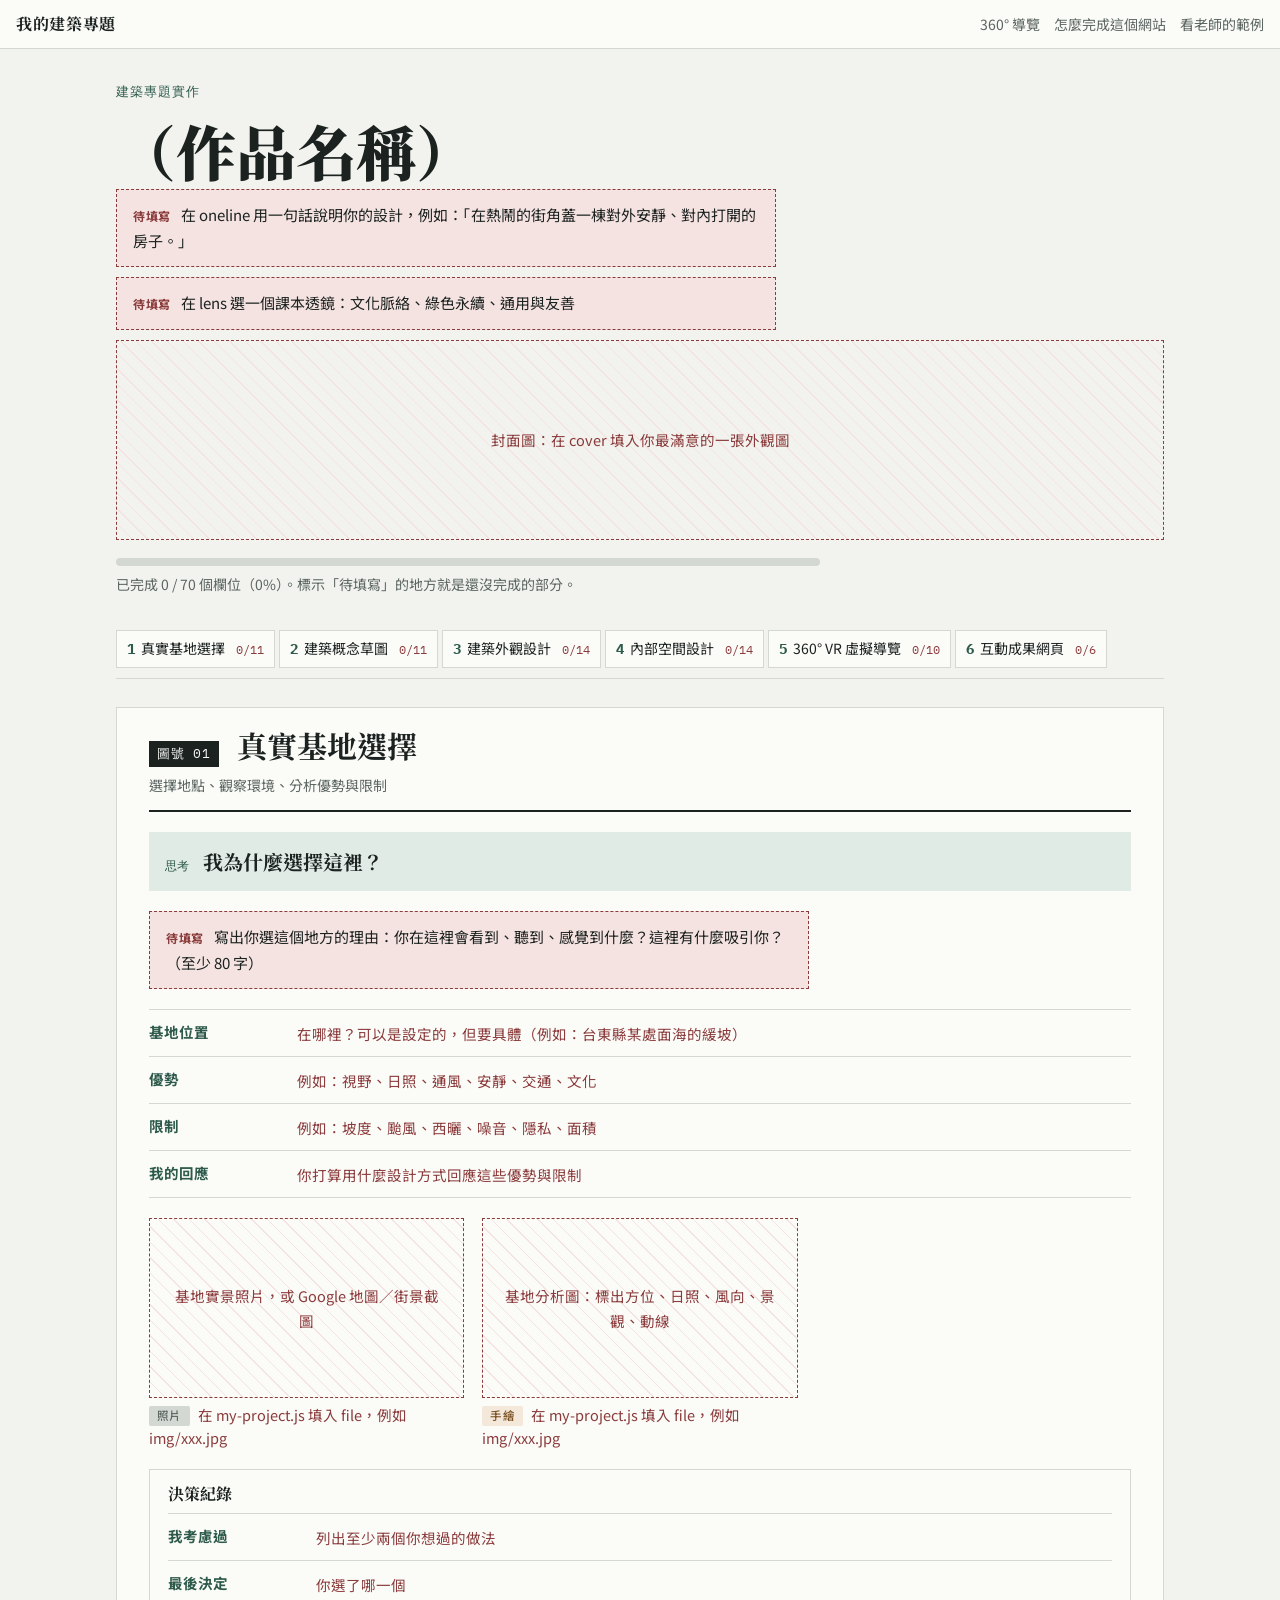
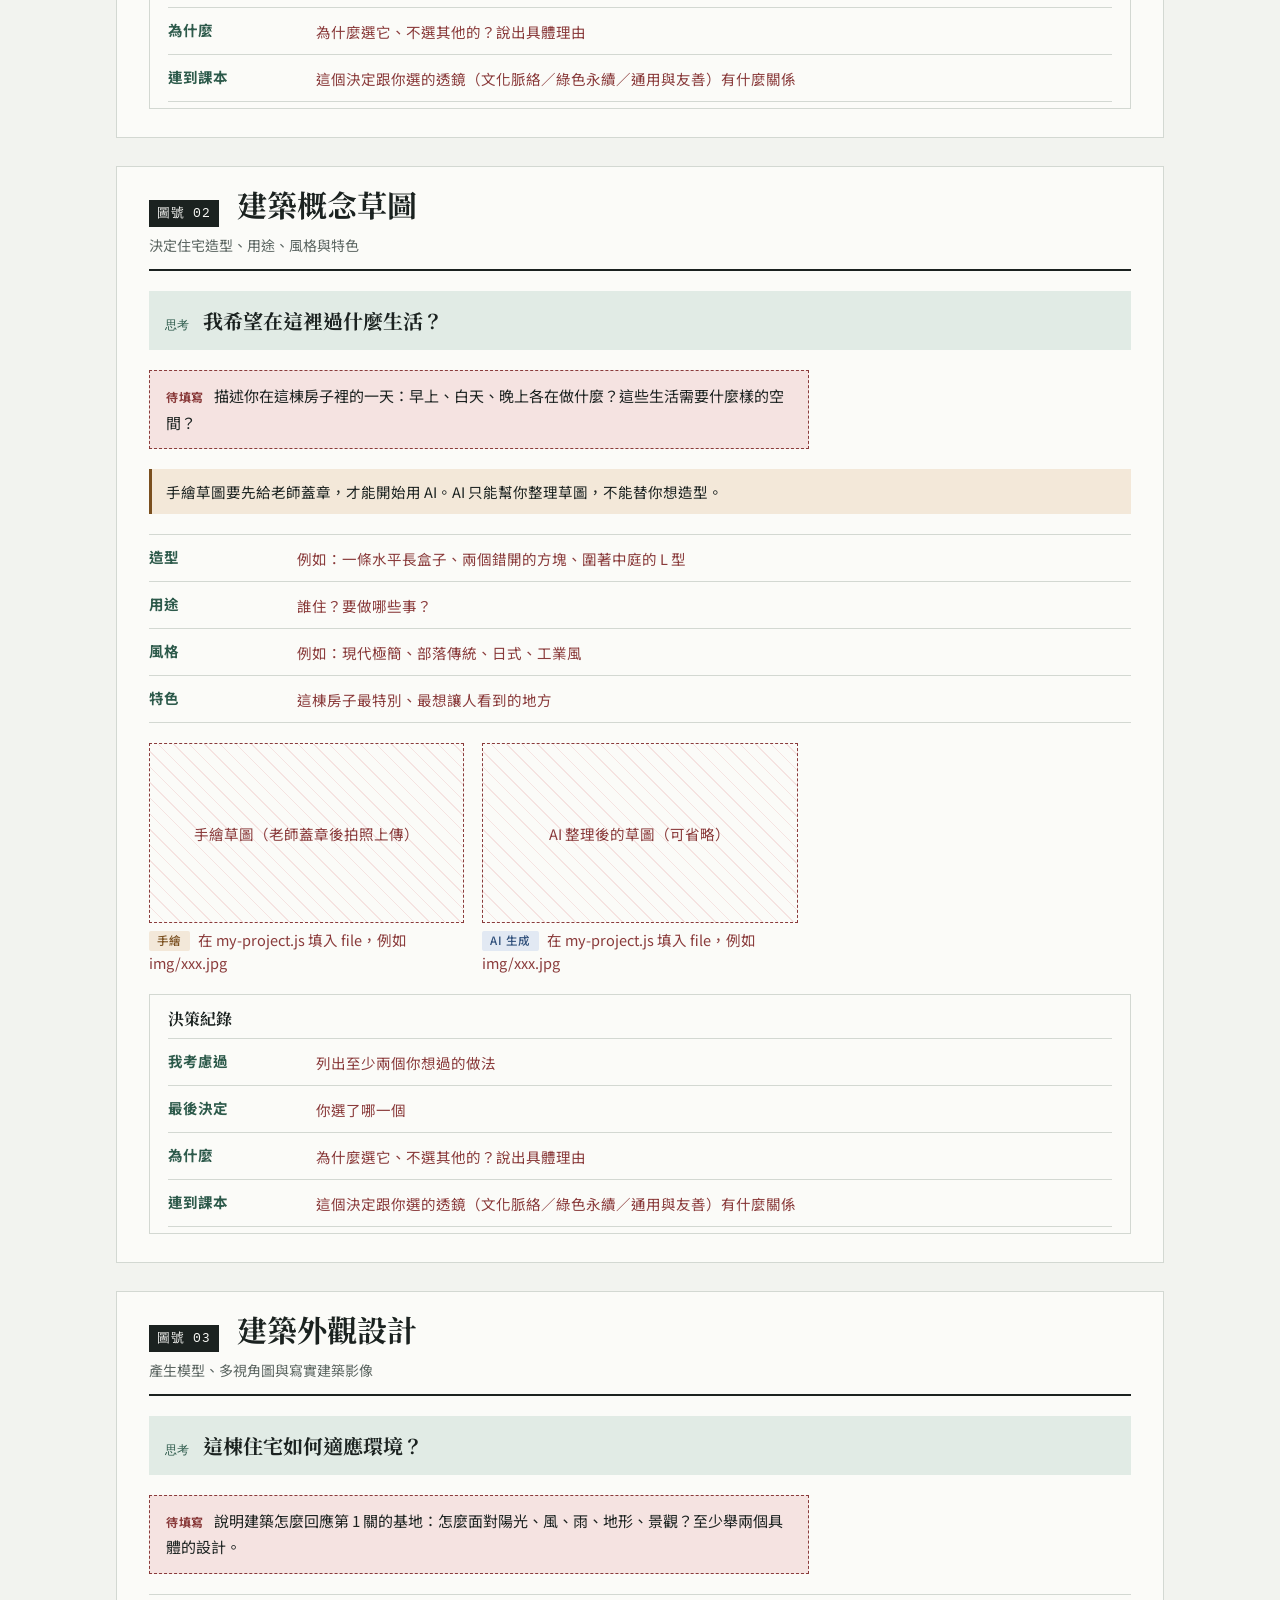
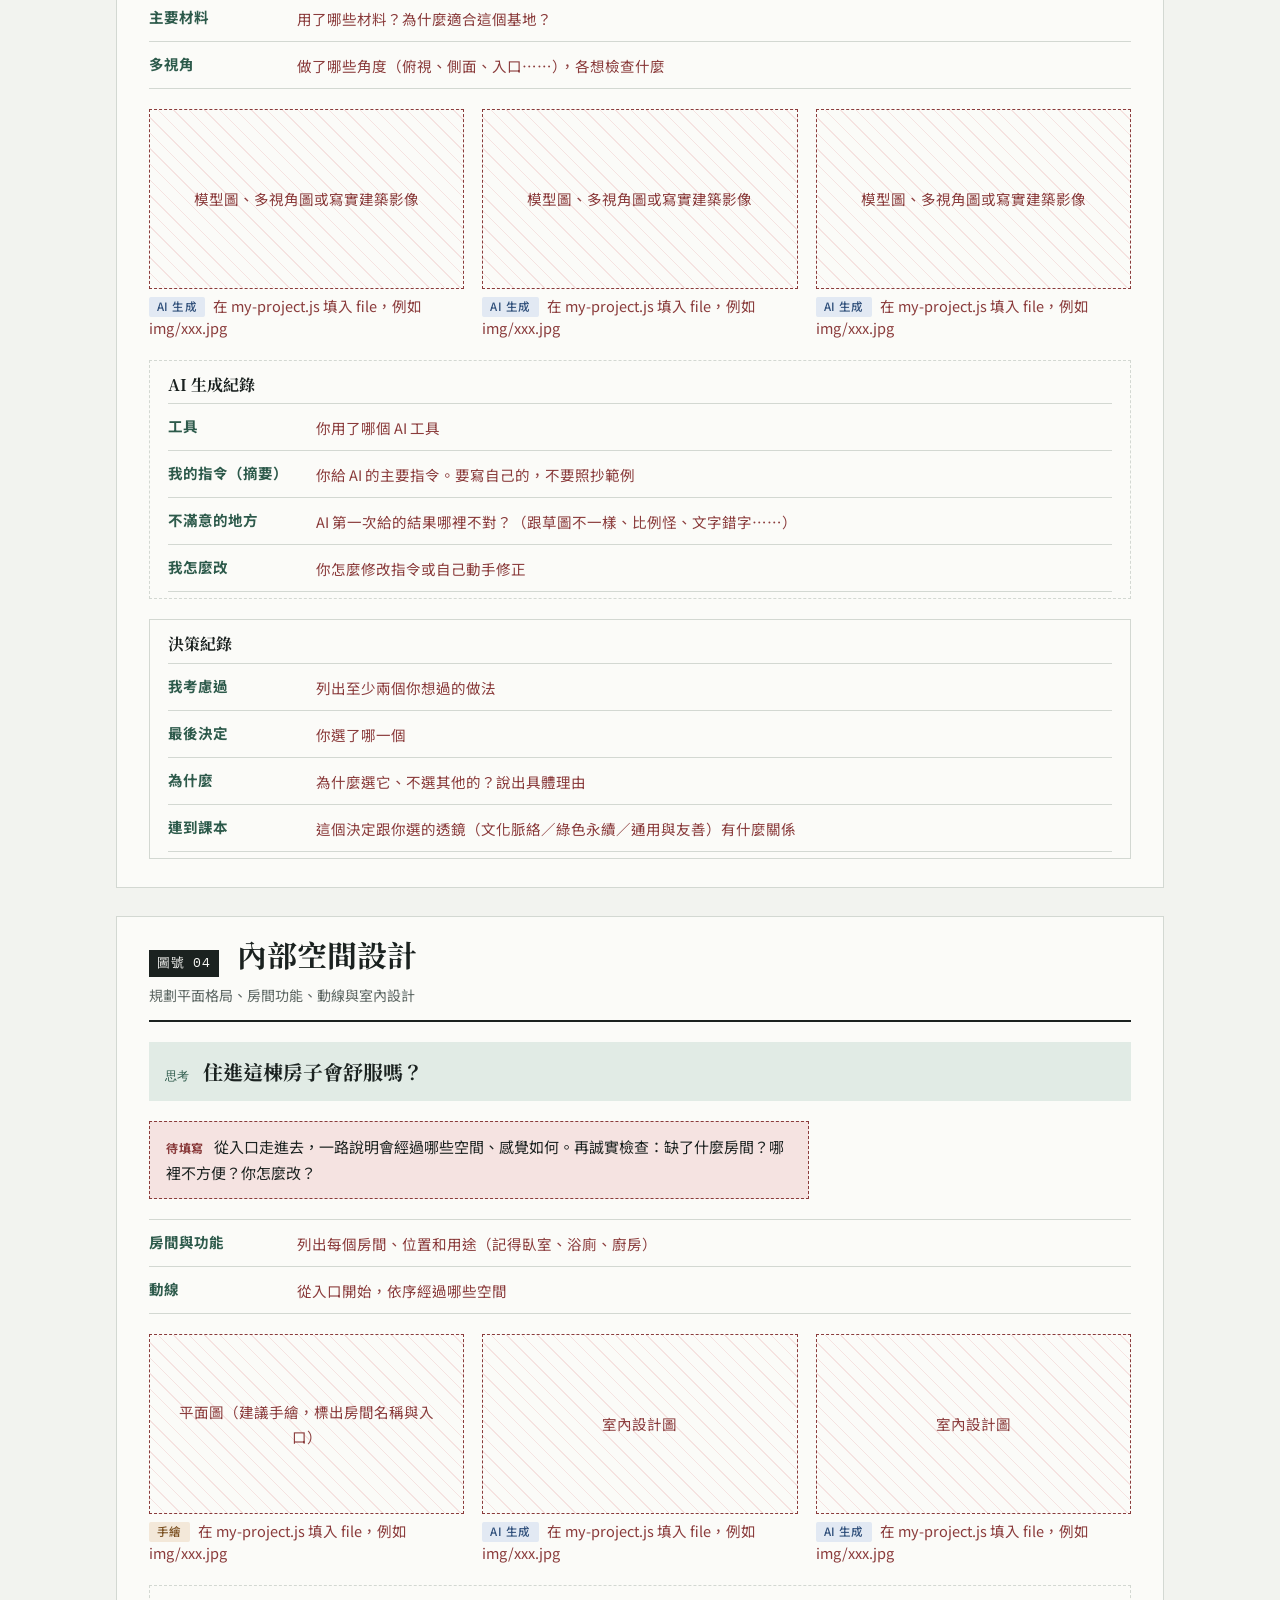
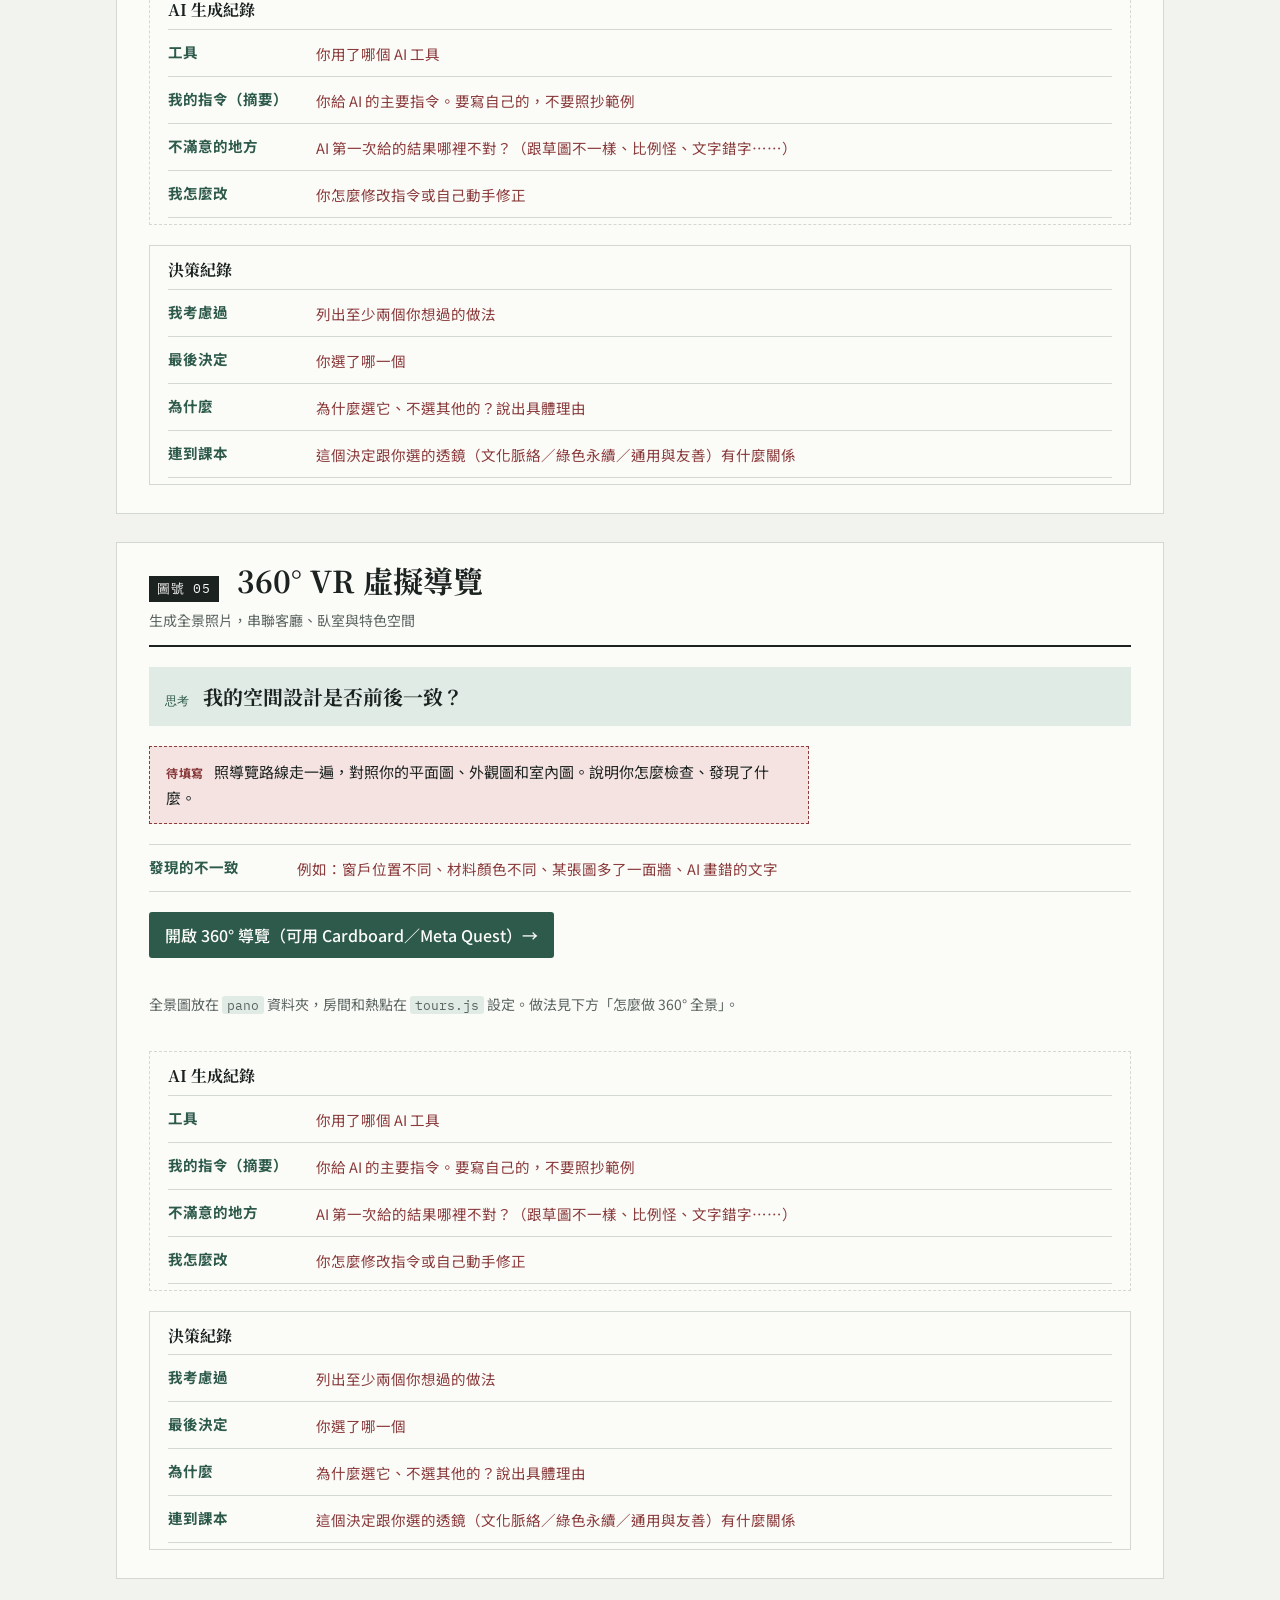
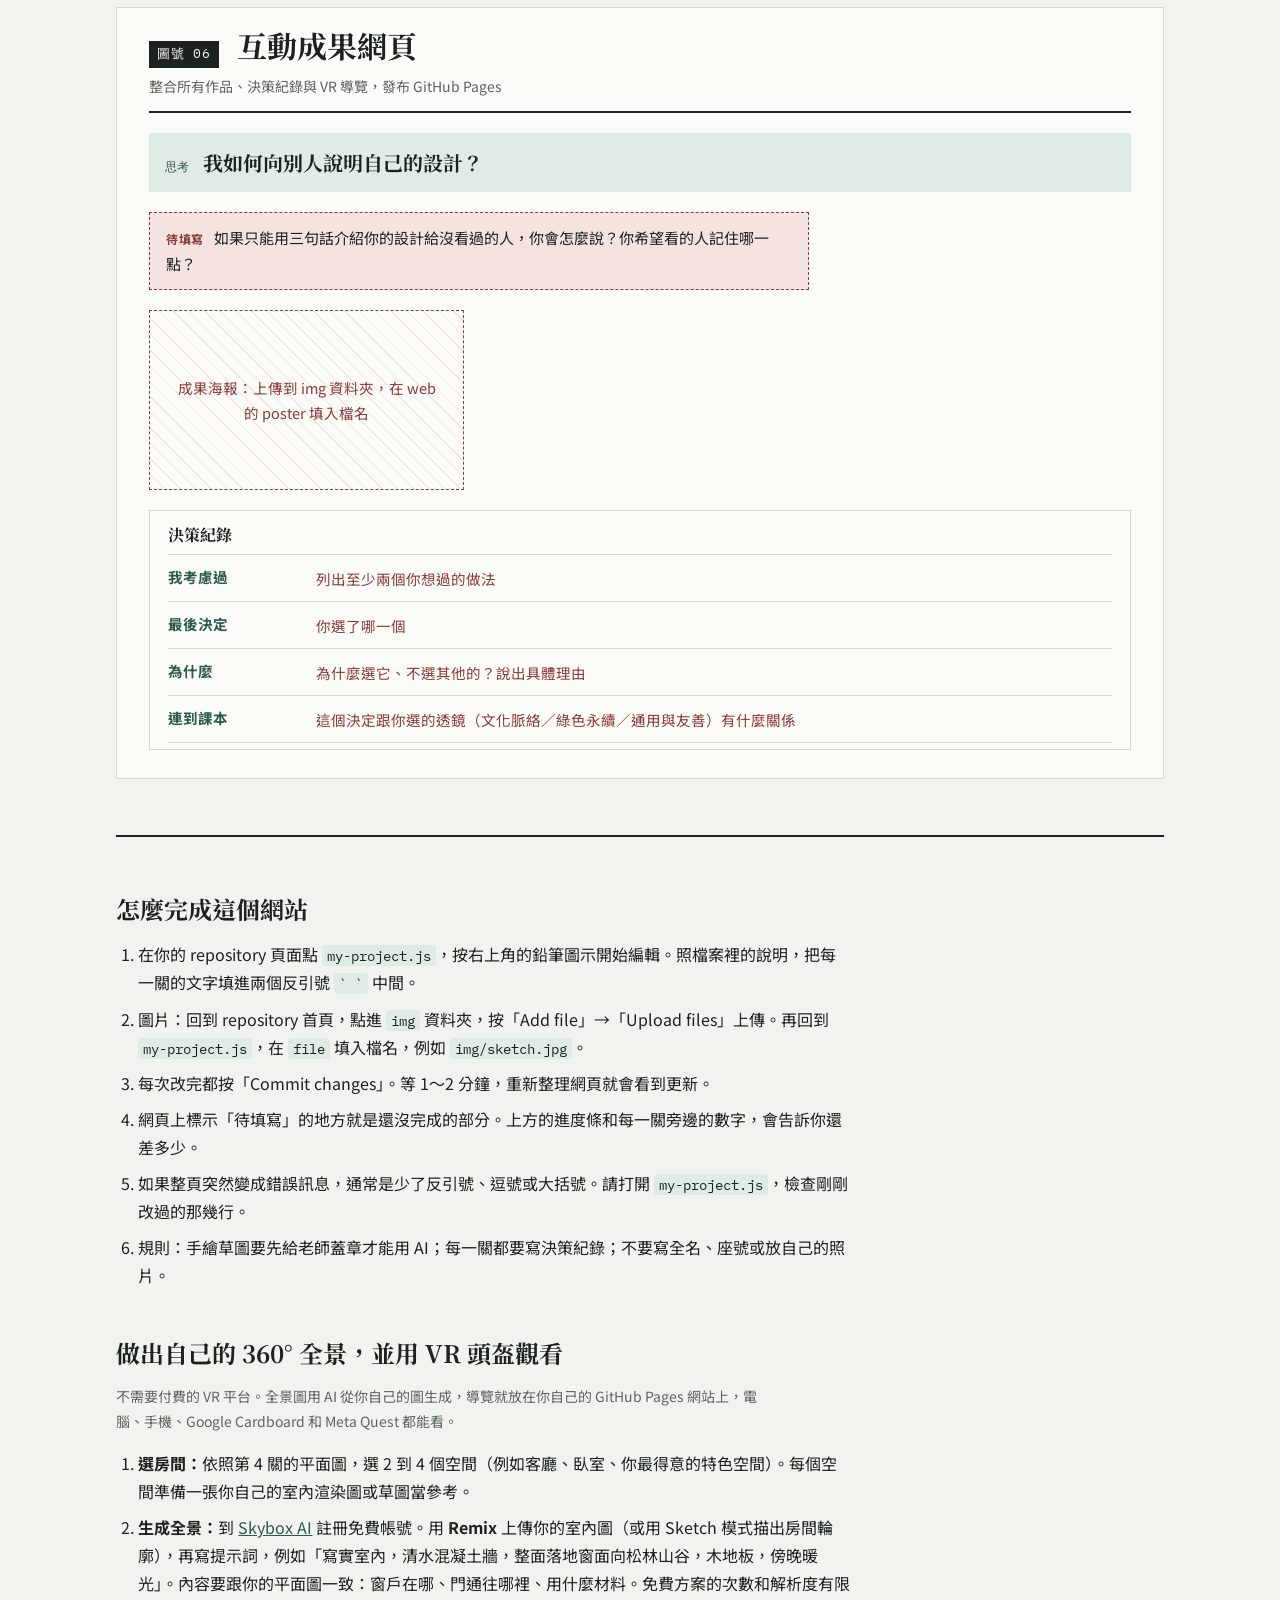
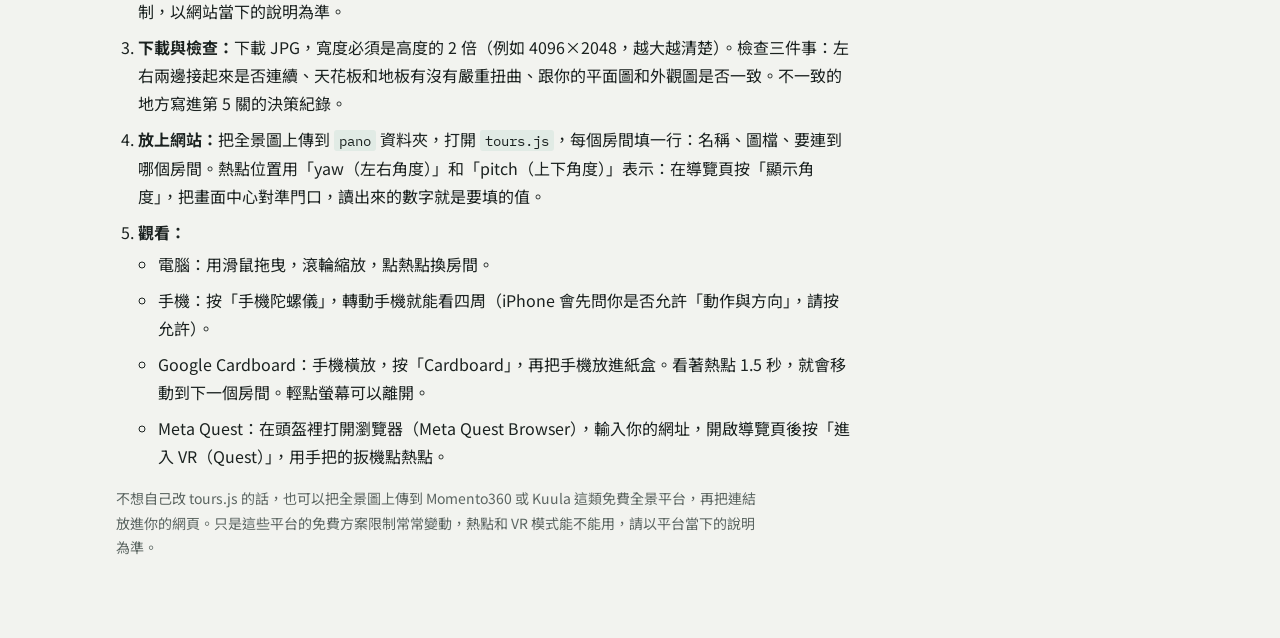
==== index.html @ 940cc799 "建立建築專題學生範本 Co-Authored-By: Claude Opus 5.5 <noreply@anthropic.com> Claude-Session: https://claude.ai" ====
<!doctype html>
<html lang="zh-Hant">
<head>
<meta charset="utf-8">
<meta name="viewport" content="width=device-width, initial-scale=1, viewport-fit=cover">
<title>我的建築專題</title>
<link rel="preconnect" href="https://fonts.googleapis.com"><link rel="preconnect" href="https://fonts.gstatic.com" crossorigin>
<link rel="stylesheet" href="https://fonts.googleapis.com/css2?family=Noto+Sans+TC:wght@400;500;700&family=Noto+Serif+TC:wght@500;700;900&family=IBM+Plex+Mono:wght@400;500&display=swap">
<link rel="stylesheet" href="style.css">
</head>
<body>
<div class="topbar"><a href="#" class="brand">我的建築專題</a><nav><a href="vr.html">360° 導覽</a><a href="#how">怎麼完成這個網站</a><a href="https://tseng27.github.io/architecture-examples/" target="_blank" rel="noopener">看老師的範例</a></nav></div>
<main id="main"></main>
<template id="guide-tpl"><div class="guide">
<section class="home-sec" id="how"><h2>怎麼完成這個網站</h2>
<ol class="steps">
<li>在你的 repository 頁面點 <code>my-project.js</code>，按右上角的鉛筆圖示開始編輯。照檔案裡的說明，把每一關的文字填進兩個反引號 <code>` `</code> 中間。</li>
<li>圖片：回到 repository 首頁，點進 <code>img</code> 資料夾，按「Add file」→「Upload files」上傳。再回到 <code>my-project.js</code>，在 <code>file</code> 填入檔名，例如 <code>img/sketch.jpg</code>。</li>
<li>每次改完都按「Commit changes」。等 1～2 分鐘，重新整理網頁就會看到更新。</li>
<li>網頁上標示「待填寫」的地方就是還沒完成的部分。上方的進度條和每一關旁邊的數字，會告訴你還差多少。</li>
<li>如果整頁突然變成錯誤訊息，通常是少了反引號、逗號或大括號。請打開 <code>my-project.js</code>，檢查剛剛改過的那幾行。</li>
<li>規則：手繪草圖要先給老師蓋章才能用 AI；每一關都要寫決策紀錄；不要寫全名、座號或放自己的照片。</li>
</ol></section>
<section class="home-sec" id="make-360"><h2>做出自己的 360° 全景，並用 VR 頭盔觀看</h2>
<p class="fine">不需要付費的 VR 平台。全景圖用 AI 從你自己的圖生成，導覽就放在你自己的 GitHub Pages 網站上，電腦、手機、Google Cardboard 和 Meta Quest 都能看。</p>
<ol class="steps">
<li><b>選房間：</b>依照第 4 關的平面圖，選 2 到 4 個空間（例如客廳、臥室、你最得意的特色空間）。每個空間準備一張你自己的室內渲染圖或草圖當參考。</li>
<li><b>生成全景：</b>到 <a href="https://skybox.blockadelabs.com/" target="_blank" rel="noopener">Skybox AI</a> 註冊免費帳號。用 <b>Remix</b> 上傳你的室內圖（或用 Sketch 模式描出房間輪廓），再寫提示詞，例如「寫實室內，清水混凝土牆，整面落地窗面向松林山谷，木地板，傍晚暖光」。內容要跟你的平面圖一致：窗戶在哪、門通往哪裡、用什麼材料。免費方案的次數和解析度有限制，以網站當下的說明為準。</li>
<li><b>下載與檢查：</b>下載 JPG，寬度必須是高度的 2 倍（例如 4096×2048，越大越清楚）。檢查三件事：左右兩邊接起來是否連續、天花板和地板有沒有嚴重扭曲、跟你的平面圖和外觀圖是否一致。不一致的地方寫進第 5 關的決策紀錄。</li>
<li><b>放上網站：</b>把全景圖上傳到 <code>pano</code> 資料夾，打開 <code>tours.js</code>，每個房間填一行：名稱、圖檔、要連到哪個房間。熱點位置用「yaw（左右角度）」和「pitch（上下角度）」表示：在導覽頁按「顯示角度」，把畫面中心對準門口，讀出來的數字就是要填的值。</li>
<li><b>觀看：</b>
  <ul>
  <li>電腦：用滑鼠拖曳，滾輪縮放，點熱點換房間。</li>
  <li>手機：按「手機陀螺儀」，轉動手機就能看四周（iPhone 會先問你是否允許「動作與方向」，請按允許）。</li>
  <li>Google Cardboard：手機橫放，按「Cardboard」，再把手機放進紙盒。看著熱點 1.5 秒，就會移動到下一個房間。輕點螢幕可以離開。</li>
  <li>Meta Quest：在頭盔裡打開瀏覽器（Meta Quest Browser），輸入你的網址，開啟導覽頁後按「進入 VR（Quest）」，用手把的扳機點熱點。</li>
  </ul></li>
</ol>
<p class="fine">不想自己改 tours.js 的話，也可以把全景圖上傳到 Momento360 或 Kuula 這類免費全景平台，再把連結放進你的網頁。只是這些平台的免費方案限制常常變動，熱點和 VR 模式能不能用，請以平台當下的說明為準。</p>
</section>

</div></template>
<div class="lightbox" id="lightbox" hidden><button class="lb-close" type="button" aria-label="關閉">×</button><img alt=""></div>
<script src="my-project.js"></script>
<script src="render.js"></script>
</body>
</html>
---- style.css ----
/* 版面概念：像一套建築圖紙，每一關是一張有「圖號」標題欄的圖，主色取自松林的深綠與清水混凝土灰 */
:root{
  --paper:#f2f3ef; --sheet:#fbfbf8; --ink:#1b2220; --muted:#5b6561; --line:#d3d8d2;
  --pine:#2d5a4b; --pine-soft:#e1ebe5; --concrete:#8b908c;
  --hand:#7a4f1f; --hand-bg:#f3e8d9; --ai:#2f4f7a; --ai-bg:#e2e9f3; --ph:#8a3b3b; --ph-bg:#f5e3e1; --txt:#3d5a2d; --txt-bg:#e5eedb;
  --f-display:"Noto Serif TC","Songti TC","PMingLiU",serif;
  --f-body:"Noto Sans TC","PingFang TC","Microsoft JhengHei",system-ui,sans-serif;
  --f-mono:"IBM Plex Mono",ui-monospace,Menlo,monospace;
}
@media (prefers-color-scheme:dark){:root:not([data-theme="light"]){
  --paper:#131715; --sheet:#1a1f1d; --ink:#e4e8e3; --muted:#a2aba6; --line:#323a36;
  --pine:#86bba7; --pine-soft:#1f2e28; --concrete:#7d837f;
  --hand:#e2b47e; --hand-bg:#3a2c1c; --ai:#9dbbe6; --ai-bg:#1f2a3a; --ph:#eba3a3; --ph-bg:#3a2222; --txt:#b5d39c; --txt-bg:#25321d; color-scheme:dark}}
:root[data-theme="dark"]{
  --paper:#131715; --sheet:#1a1f1d; --ink:#e4e8e3; --muted:#a2aba6; --line:#323a36;
  --pine:#86bba7; --pine-soft:#1f2e28; --concrete:#7d837f;
  --hand:#e2b47e; --hand-bg:#3a2c1c; --ai:#9dbbe6; --ai-bg:#1f2a3a; --ph:#eba3a3; --ph-bg:#3a2222; --txt:#b5d39c; --txt-bg:#25321d; color-scheme:dark}

*{box-sizing:border-box}
[hidden]{display:none!important}
html{scroll-behavior:smooth;scroll-padding-top:calc(var(--tb,49px) + 64px)}
@media (prefers-reduced-motion:reduce){html{scroll-behavior:auto}}
body{margin:0;background:var(--paper);color:var(--ink);font:16px/1.75 var(--f-body);-webkit-font-smoothing:antialiased}
img{max-width:100%;display:block}
a{color:var(--pine)}
a:focus-visible,button:focus-visible{outline:2px solid var(--pine);outline-offset:3px}
h1,h2,h3{font-family:var(--f-display);text-wrap:balance;line-height:1.3;margin:0}
code{font-family:var(--f-mono);font-size:.9em;background:var(--pine-soft);padding:1px 5px;border-radius:3px}
.skip{position:absolute;left:-999px}.skip:focus{left:16px;top:8px;z-index:50;background:var(--sheet);padding:6px 10px}

body::before{content:"";position:fixed;inset:0 0 auto;height:env(safe-area-inset-top,0px);z-index:10;background:var(--sheet)}
.topbar{position:sticky;top:env(safe-area-inset-top,0px);z-index:9;background:var(--sheet);border-bottom:1px solid var(--line);
  display:flex;gap:16px;align-items:center;justify-content:space-between;flex-wrap:wrap;
  padding-block:10px;padding-left:max(16px,env(safe-area-inset-left,0px));padding-right:max(16px,env(safe-area-inset-right,0px))}
.brand{font-family:var(--f-display);font-weight:700;color:var(--ink);text-decoration:none;letter-spacing:.04em}
.topbar nav{display:flex;gap:14px;flex-wrap:wrap;font-size:14px}
.topbar nav a{text-decoration:none;color:var(--muted)}.topbar nav a:hover{color:var(--pine)}

main{max-width:1080px;margin:0 auto;padding-block:32px 64px;padding-left:max(16px,env(safe-area-inset-left,0px));padding-right:max(16px,env(safe-area-inset-right,0px))}
.eyebrow{font-family:var(--f-mono);font-size:12.5px;letter-spacing:.08em;color:var(--pine);margin:0 0 8px}
.lead{max-width:40em;color:var(--muted);font-size:17px}

/* 首頁 */
.home-head h1{font-size:clamp(32px,6vw,52px);font-weight:900;margin-bottom:12px}
.cards{display:grid;grid-template-columns:repeat(auto-fit,minmax(min(100%,420px),1fr));gap:20px;margin:32px 0 48px}
.card{display:flex;flex-direction:column;background:var(--sheet);border:1px solid var(--line);text-decoration:none;color:var(--ink);overflow:hidden;transition:border-color .2s}
.card:hover{border-color:var(--pine)}
.card img{aspect-ratio:16/8;object-fit:cover;width:100%}
.card>div{padding:18px 20px 20px;display:flex;flex-direction:column;gap:6px}
.card h3{font-size:24px}.card p{margin:0;color:var(--muted)}
.card .go{margin-top:6px;color:var(--pine);font-weight:500}
.home-sec{margin-top:48px}.home-sec h2{font-size:24px;margin-bottom:16px}
.home-sec.two{display:grid;grid-template-columns:repeat(auto-fit,minmax(min(100%,400px),1fr));gap:32px}
.stages{list-style:none;padding:0;margin:0;display:grid;grid-template-columns:repeat(auto-fit,minmax(min(100%,300px),1fr));gap:1px;background:var(--line);border:1px solid var(--line)}
.stages li{background:var(--sheet);padding:16px 18px;display:flex;gap:14px}
.stages b{font-family:var(--f-mono);font-size:22px;color:var(--pine);line-height:1.2}
.stages h3{font-size:17px;margin-bottom:2px}.stages p{margin:0;font-size:14px;color:var(--muted)}
.stages .qq{color:var(--ink);margin-top:6px}
.steps{padding-left:1.4em;max-width:46em}.steps li{margin-bottom:8px}
.fine{font-size:14px;color:var(--muted);max-width:46em}
.site-foot{margin-top:56px;padding-top:16px;border-top:1px solid var(--line);font-size:13px;color:var(--muted)}

/* 標籤 */
.tag{display:inline-block;font-family:var(--f-body);font-size:11.5px;font-weight:500;letter-spacing:.04em;padding:1px 8px;border-radius:2px;margin-right:8px;vertical-align:1px;white-space:nowrap}
.tag-hand{color:var(--hand);background:var(--hand-bg)}.tag-ai{color:var(--ai);background:var(--ai-bg)}
.tag-ph{color:var(--ph);background:var(--ph-bg)}.tag-text{color:var(--txt);background:var(--txt-bg)}

/* 對照表 */
.kv{margin:0;display:grid;gap:0;border-top:1px solid var(--line)}
.kv>div{display:grid;grid-template-columns:8.5em 1fr;gap:12px;padding:9px 0;border-bottom:1px solid var(--line)}
.kv dt{font-weight:700;font-size:14.5px;color:var(--pine)}.kv dd{margin:0;min-width:0}
@media (max-width:520px){.kv>div{grid-template-columns:1fr;gap:2px}}

/* 範例頁 */
.back{font-size:14px;text-decoration:none}
.ex-head{margin-bottom:24px}.ex-head h1{font-size:clamp(34px,7vw,60px);font-weight:900;margin-top:8px}
.ex-head h1 small{display:block;font-size:.38em;font-weight:500;color:var(--muted);margin-top:6px;letter-spacing:.1em}
.oneline{font-size:18px;max-width:36em;margin:14px 0 22px}
.ex-cover{width:100%;height:auto;aspect-ratio:21/9;object-fit:cover;border:1px solid var(--line)}
.stage-nav{position:sticky;top:calc(env(safe-area-inset-top,0px) + var(--tb,49px));z-index:5;background:var(--paper);display:flex;gap:4px;overflow-x:auto;padding-block:10px;border-bottom:1px solid var(--line);margin-bottom:8px;scrollbar-width:thin}
.stage-nav a{flex:0 0 auto;text-decoration:none;color:var(--ink);font-size:14px;padding:5px 10px;border:1px solid var(--line);background:var(--sheet)}
.stage-nav a b{font-family:var(--f-mono);color:var(--pine);margin-right:6px}
.stage-nav a:hover{border-color:var(--pine)}
.stage{background:var(--sheet);border:1px solid var(--line);margin-top:28px;padding:0 clamp(16px,3vw,32px) 28px;display:flex;flex-direction:column;gap:20px}
.titleblock{display:flex;flex-wrap:wrap;align-items:baseline;gap:6px 18px;border-bottom:2px solid var(--ink);padding:18px 0 12px;margin:0}
.titleblock .no{font-family:var(--f-mono);font-size:13px;letter-spacing:.06em;color:var(--sheet);background:var(--ink);padding:2px 8px}
.titleblock h2{font-size:clamp(22px,3.4vw,30px)}
.titleblock .task{font-size:14px;color:var(--muted);flex-basis:100%}
.q{display:flex;gap:14px;align-items:baseline;background:var(--pine-soft);padding:12px 16px}
.q span{font-family:var(--f-mono);font-size:12px;color:var(--pine);white-space:nowrap}
.q p{margin:0;font-family:var(--f-display);font-size:20px;font-weight:700}
.answer{max-width:44em}.answer p{margin:.5em 0 0}
.rule{margin:0;font-size:14.5px;padding:10px 14px;border-left:3px solid var(--hand);background:var(--hand-bg);color:var(--ink)}
.figs{display:grid;grid-template-columns:repeat(auto-fill,minmax(min(100%,300px),1fr));gap:18px}
.fig{margin:0;min-width:0}.fig.wide{grid-column:1/-1}
.fig .zoom{display:block;width:100%;padding:0;border:1px solid var(--line);background:var(--paper);cursor:zoom-in}
.fig img{width:100%;height:auto;margin-inline:auto}
.fig figcaption{font-size:13.5px;color:var(--muted);margin-top:6px;line-height:1.55}
.ph-box{border:1.5px dashed var(--ph);min-height:180px;display:grid;place-items:center;padding:20px;text-align:center;color:var(--ph);font-size:14.5px;
  background:repeating-linear-gradient(45deg,transparent 0 10px,var(--ph-bg) 10px 11px)}
.record{border:1px solid var(--line);padding:14px 18px 6px}
.record h3{font-size:16px;margin-bottom:8px}.record p{margin:0 0 10px}
.ai-rec{border-style:dashed}
.pano-wrap{display:flex;flex-direction:column;gap:8px}
.pano{width:100%;height:clamp(280px,55vw,460px);background:var(--ink)}
.pano-note{margin:0;font-size:13.5px;color:var(--muted)}
.ex-foot{margin-top:32px}

/* 放大圖 */
.lightbox{position:fixed;inset:0;z-index:60;background:rgba(10,12,11,.92);display:grid;place-items:center;
  padding:calc(env(safe-area-inset-top,0px) + 48px) max(16px,env(safe-area-inset-right,0px)) calc(env(safe-area-inset-bottom,0px) + 16px) max(16px,env(safe-area-inset-left,0px))}
.lightbox img{max-height:100%;max-width:100%;object-fit:contain}
.lb-close{position:absolute;top:calc(env(safe-area-inset-top,0px) + 8px);right:max(12px,env(safe-area-inset-right,0px));font-size:30px;line-height:1;background:none;border:0;color:#fff;cursor:pointer;padding:4px 10px}
.pnlm-hotspot-base.pnlm-scene{filter:drop-shadow(0 0 3px rgba(0,0,0,.6))}
.vr-cta{display:flex;flex-wrap:wrap;gap:10px}
.btn{display:inline-block;background:var(--pine);color:var(--sheet);text-decoration:none;font-weight:500;padding:9px 16px;border-radius:3px}
.btn:hover{filter:brightness(1.1)}
.steps ul{padding-left:1.2em;margin:.3em 0}
/* 範本專用 */
.todo{border:1.5px dashed var(--ph);background:var(--ph-bg);color:var(--ink);padding:12px 16px;font-size:15px;max-width:44em}
.todo-tag{display:inline-block;font-size:12px;font-weight:700;color:var(--ph);margin-right:10px;letter-spacing:.06em}
.todo-inline{color:var(--ph);font-size:14.5px}
.kv dd p{margin:0}.kv dd p+p{margin-top:.4em}
.cover-ph{min-height:200px}
.prog{margin-top:18px;max-width:44em}.prog p{margin:6px 0 0;font-size:14px;color:var(--muted)}
.prog-bar{height:8px;background:var(--line);border-radius:4px;overflow:hidden}.prog-bar span{display:block;height:100%;background:var(--pine)}
.stage-nav i{font-style:normal;font-family:var(--f-mono);font-size:12px;color:var(--ph);margin-left:4px}.stage-nav i.ok{color:var(--pine)}
.err{border:2px solid var(--ph);padding:20px;background:var(--ph-bg)}
.guide{margin-top:56px;border-top:2px solid var(--ink);padding-top:8px}
.ex-head .todo{margin-bottom:10px}
.tag-photo{color:var(--muted);background:var(--line)}
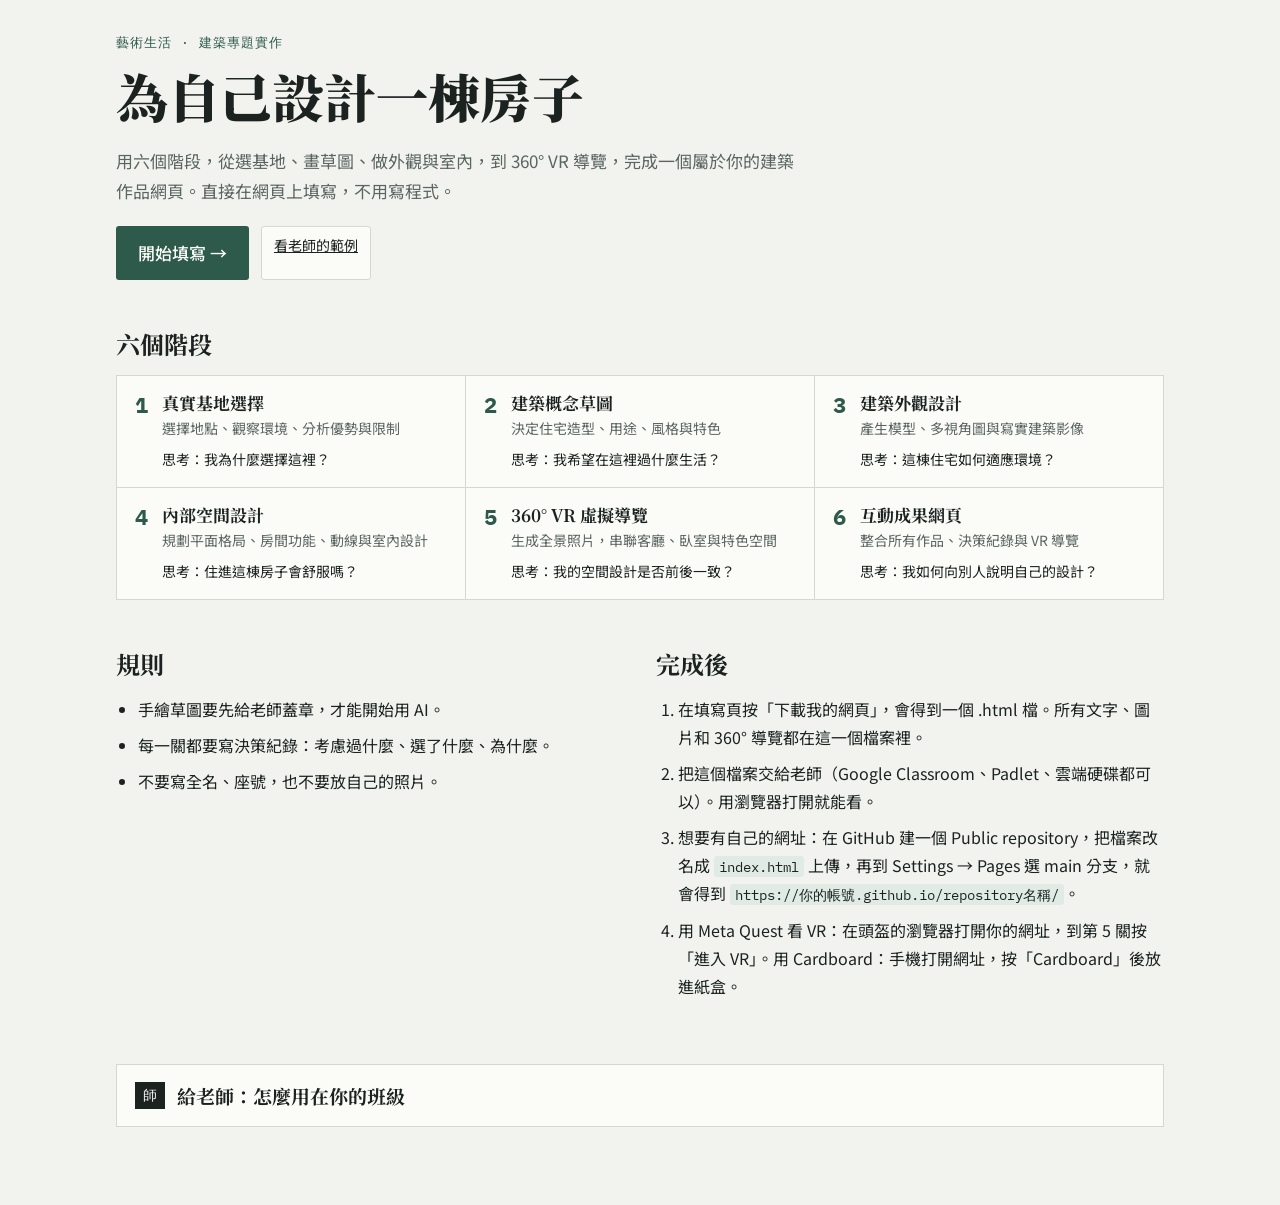
==== commit b82a4650: "改成線上填寫：自動儲存、上傳圖片、360° 導覽編輯、下載單一網頁檔；老師設定集中到 config.js Co-Authored-By: Claude Opus 5.5 <noreply@anthro" ====
--- a/index.html
+++ b/index.html
@@ -3,45 +3,49 @@
 <head>
 <meta charset="utf-8">
 <meta name="viewport" content="width=device-width, initial-scale=1, viewport-fit=cover">
-<title>我的建築專題</title>
+<title>建築專題實作</title>
 <link rel="preconnect" href="https://fonts.googleapis.com"><link rel="preconnect" href="https://fonts.gstatic.com" crossorigin>
 <link rel="stylesheet" href="https://fonts.googleapis.com/css2?family=Noto+Sans+TC:wght@400;500;700&family=Noto+Serif+TC:wght@500;700;900&family=IBM+Plex+Mono:wght@400;500&display=swap">
 <link rel="stylesheet" href="style.css">
 </head>
-<body>
-<div class="topbar"><a href="#" class="brand">我的建築專題</a><nav><a href="vr.html">360° 導覽</a><a href="#how">怎麼完成這個網站</a><a href="https://tseng27.github.io/architecture-examples/" target="_blank" rel="noopener">看老師的範例</a></nav></div>
-<main id="main"></main>
-<template id="guide-tpl"><div class="guide">
-<section class="home-sec" id="how"><h2>怎麼完成這個網站</h2>
-<ol class="steps">
-<li>在你的 repository 頁面點 <code>my-project.js</code>，按右上角的鉛筆圖示開始編輯。照檔案裡的說明，把每一關的文字填進兩個反引號 <code>` `</code> 中間。</li>
-<li>圖片：回到 repository 首頁，點進 <code>img</code> 資料夾，按「Add file」→「Upload files」上傳。再回到 <code>my-project.js</code>，在 <code>file</code> 填入檔名，例如 <code>img/sketch.jpg</code>。</li>
-<li>每次改完都按「Commit changes」。等 1～2 分鐘，重新整理網頁就會看到更新。</li>
-<li>網頁上標示「待填寫」的地方就是還沒完成的部分。上方的進度條和每一關旁邊的數字，會告訴你還差多少。</li>
-<li>如果整頁突然變成錯誤訊息，通常是少了反引號、逗號或大括號。請打開 <code>my-project.js</code>，檢查剛剛改過的那幾行。</li>
-<li>規則：手繪草圖要先給老師蓋章才能用 AI；每一關都要寫決策紀錄；不要寫全名、座號或放自己的照片。</li>
-</ol></section>
-<section class="home-sec" id="make-360"><h2>做出自己的 360° 全景，並用 VR 頭盔觀看</h2>
-<p class="fine">不需要付費的 VR 平台。全景圖用 AI 從你自己的圖生成，導覽就放在你自己的 GitHub Pages 網站上，電腦、手機、Google Cardboard 和 Meta Quest 都能看。</p>
-<ol class="steps">
-<li><b>選房間：</b>依照第 4 關的平面圖，選 2 到 4 個空間（例如客廳、臥室、你最得意的特色空間）。每個空間準備一張你自己的室內渲染圖或草圖當參考。</li>
-<li><b>生成全景：</b>到 <a href="https://skybox.blockadelabs.com/" target="_blank" rel="noopener">Skybox AI</a> 註冊免費帳號。用 <b>Remix</b> 上傳你的室內圖（或用 Sketch 模式描出房間輪廓），再寫提示詞，例如「寫實室內，清水混凝土牆，整面落地窗面向松林山谷，木地板，傍晚暖光」。內容要跟你的平面圖一致：窗戶在哪、門通往哪裡、用什麼材料。免費方案的次數和解析度有限制，以網站當下的說明為準。</li>
-<li><b>下載與檢查：</b>下載 JPG，寬度必須是高度的 2 倍（例如 4096×2048，越大越清楚）。檢查三件事：左右兩邊接起來是否連續、天花板和地板有沒有嚴重扭曲、跟你的平面圖和外觀圖是否一致。不一致的地方寫進第 5 關的決策紀錄。</li>
-<li><b>放上網站：</b>把全景圖上傳到 <code>pano</code> 資料夾，打開 <code>tours.js</code>，每個房間填一行：名稱、圖檔、要連到哪個房間。熱點位置用「yaw（左右角度）」和「pitch（上下角度）」表示：在導覽頁按「顯示角度」，把畫面中心對準門口，讀出來的數字就是要填的值。</li>
-<li><b>觀看：</b>
-  <ul>
-  <li>電腦：用滑鼠拖曳，滾輪縮放，點熱點換房間。</li>
-  <li>手機：按「手機陀螺儀」，轉動手機就能看四周（iPhone 會先問你是否允許「動作與方向」，請按允許）。</li>
-  <li>Google Cardboard：手機橫放，按「Cardboard」，再把手機放進紙盒。看著熱點 1.5 秒，就會移動到下一個房間。輕點螢幕可以離開。</li>
-  <li>Meta Quest：在頭盔裡打開瀏覽器（Meta Quest Browser），輸入你的網址，開啟導覽頁後按「進入 VR（Quest）」，用手把的扳機點熱點。</li>
-  </ul></li>
-</ol>
-<p class="fine">不想自己改 tours.js 的話，也可以把全景圖上傳到 Momento360 或 Kuula 這類免費全景平台，再把連結放進你的網頁。只是這些平台的免費方案限制常常變動，熱點和 VR 模式能不能用，請以平台當下的說明為準。</p>
-</section>
-
-</div></template>
-<div class="lightbox" id="lightbox" hidden><button class="lb-close" type="button" aria-label="關閉">×</button><img alt=""></div>
-<script src="my-project.js"></script>
-<script src="render.js"></script>
+<body class="landing">
+<main>
+  <header class="home-head">
+    <p class="eyebrow" id="course"></p>
+    <h1 id="unit"></h1>
+    <p class="lead">用六個階段，從選基地、畫草圖、做外觀與室內，到 360° VR 導覽，完成一個屬於你的建築作品網頁。直接在網頁上填寫，不用寫程式。</p>
+    <p style="display:flex;gap:12px;flex-wrap:wrap;margin-top:20px"><a class="btn" href="edit.html">開始填寫 →</a><a class="btn-s" id="example-link" href="#" target="_blank" rel="noopener" hidden>看老師的範例</a></p>
+  </header>
+  <section class="home-sec"><h2>六個階段</h2><ol class="stages" id="stages"></ol></section>
+  <section class="home-sec two">
+    <div><h2>規則</h2><ul id="rules" class="steps"></ul></div>
+    <div><h2>完成後</h2><ol class="steps">
+      <li>在填寫頁按「下載我的網頁」，會得到一個 .html 檔。所有文字、圖片和 360° 導覽都在這一個檔案裡。</li>
+      <li>把這個檔案交給老師（Google Classroom、Padlet、雲端硬碟都可以）。用瀏覽器打開就能看。</li>
+      <li>想要有自己的網址：在 GitHub 建一個 Public repository，把檔案改名成 <code>index.html</code> 上傳，再到 Settings → Pages 選 main 分支，就會得到 <code>https://你的帳號.github.io/repository名稱/</code>。</li>
+      <li>用 Meta Quest 看 VR：在頭盔的瀏覽器打開你的網址，到第 5 關按「進入 VR」。用 Cardboard：手機打開網址，按「Cardboard」後放進紙盒。</li>
+    </ol></div>
+  </section>
+  <section class="home-sec" id="teachers">
+    <details class="card-f"><summary><b>師</b>給老師：怎麼用在你的班級</summary><div class="body">
+      <ol class="steps">
+        <li>到這個範本的 GitHub 頁面，按綠色的「Use this template」→「Create a new repository」，名稱自訂，選 Public。</li>
+        <li>在新的 repository 點 <code>config.js</code> → 鉛筆圖示，改成你的課程名稱、範例網址、透鏡、規則和繳交方式。六個階段的題目和提示也都在這個檔案裡，可以改字、增減欄位或刪掉某一關。</li>
+        <li>Settings → Pages → Deploy from a branch → <code>main</code>、<code>/ (root)</code> → Save。一兩分鐘後就有網址，把 <code>網址/edit.html</code> 發給學生。</li>
+        <li>學生不需要 GitHub 帳號。資料存在學生自己的瀏覽器裡，不會傳到任何伺服器，所以老師也看不到學生的草稿，只會收到學生下載後交上來的檔案。</li>
+        <li>提醒學生：換電腦前要先下載，回家再用「載入」打開那個檔案繼續做。電腦教室如果會清除瀏覽器資料，每節下課前都要下載一次。</li>
+      </ol>
+      <p class="fine">360° 導覽使用 three.js（MIT 授權），全部檔案都放在 repository 裡，不依賴付費服務。</p>
+    </div></details>
+  </section>
+</main>
+<script src="config.js"></script>
+<script>
+(function(){var C=window.CONFIG,e=function(s){return String(s).replace(/[&<>"]/g,function(c){return{'&':'&amp;','<':'&lt;','>':'&gt;','"':'&quot;'}[c];});};
+document.getElementById('course').textContent=C.course;document.getElementById('unit').textContent=C.unitTitle;document.title=C.unitTitle;
+document.getElementById('stages').innerHTML=C.stages.map(function(s,i){return '<li><b>'+(i+1)+'</b><div><h3>'+e(s.name)+'</h3><p>'+e(s.task)+'</p><p class="qq">思考：'+e(s.q)+'</p></div></li>';}).join('');
+document.getElementById('rules').innerHTML=C.rules.map(function(r){return '<li>'+e(r)+'</li>';}).join('');
+if(C.exampleUrl){var a=document.getElementById('example-link');a.href=C.exampleUrl;a.hidden=false;}})();
+</script>
 </body>
 </html>
--- a/style.css
+++ b/style.css
@@ -129,3 +129,74 @@
 .guide{margin-top:56px;border-top:2px solid var(--ink);padding-top:8px}
 .ex-head .todo{margin-bottom:10px}
 .tag-photo{color:var(--muted);background:var(--line)}
+body.final{--tb:0px}
+/* 360° 導覽 */
+.tourbox{position:relative;width:100%;height:clamp(300px,58vw,520px);background:#121614;color:#e8ece9;overflow:hidden;font-family:var(--f-body)}
+.tourbox:fullscreen{height:100%}
+.tourbox:-webkit-full-screen{height:100%}
+.t-stage{position:absolute;inset:0;touch-action:none;cursor:grab}.t-stage canvas{display:block}
+.tourbox.picking .t-stage{cursor:crosshair}
+.t-top{position:absolute;top:0;left:0;right:0;display:flex;gap:12px;align-items:center;padding:8px 12px;background:rgba(18,22,20,.75);font-size:14px;pointer-events:none}
+.t-name{font-weight:700}.t-angle{font-family:var(--f-mono);margin-left:auto}
+.t-bar{position:absolute;bottom:0;left:0;right:0;display:flex;flex-wrap:wrap;gap:6px;justify-content:space-between;padding:8px 10px;background:rgba(18,22,20,.8)}
+.t-list,.t-tools{display:flex;flex-wrap:wrap;gap:6px}
+.tourbox button{font:inherit;font-size:13px;color:#e8ece9;background:transparent;border:1px solid #3a443f;padding:5px 10px;border-radius:3px;cursor:pointer}
+.tourbox button.on{border-color:#86bba7;color:#86bba7}
+.tourbox button.primary{background:#86bba7;border-color:#86bba7;color:#102019;font-weight:700}
+.t-msg{position:absolute;top:44%;left:50%;transform:translateX(-50%);background:rgba(18,22,20,.9);padding:6px 14px;font-size:14px;border-radius:3px;text-align:center;max-width:90%}
+.t-aim{position:absolute;left:50%;top:50%;width:12px;height:12px;margin:-6px 0 0 -6px;border:2px solid #fff;border-radius:50%;pointer-events:none}
+.t-exit{position:absolute;left:50%;bottom:12px;transform:translateX(-50%);display:none;background:rgba(18,22,20,.85)!important}
+.tourbox.cardboard .t-exit{display:block}
+.tourbox.cardboard .t-bar,.tourbox.cardboard .t-top,.tourbox.cardboard .t-aim{display:none}
+.tourbox.cardboard::after{content:"";position:absolute;left:50%;top:0;bottom:0;width:2px;margin-left:-1px;background:#000}
+
+/* 填寫頁 */
+.ed-top{position:sticky;top:env(safe-area-inset-top,0px);z-index:9;background:var(--sheet);border-bottom:1px solid var(--line);
+  padding-block:10px;padding-left:max(16px,env(safe-area-inset-left,0px));padding-right:max(16px,env(safe-area-inset-right,0px))}
+.ed-top .row{max-width:1080px;margin:0 auto;display:flex;flex-wrap:wrap;gap:10px 16px;align-items:center;justify-content:space-between}
+.ed-top .grp{display:flex;flex-wrap:wrap;gap:8px;align-items:center}
+.tabs button,.btn-s{font:inherit;font-size:14px;color:var(--ink);background:var(--sheet);border:1px solid var(--line);padding:6px 12px;border-radius:3px;cursor:pointer;display:inline-block}
+.tabs button.on{background:var(--ink);color:var(--sheet);border-color:var(--ink)}
+.btn-s:hover{border-color:var(--pine)}.btn-s.ghost{color:var(--muted)}
+button.btn{border:0;cursor:pointer;font:inherit}
+button.btn:disabled{opacity:.6}
+#save-status{font-size:13px;color:var(--muted)}#save-status.bad{color:var(--ph);font-weight:700}
+.pg{display:flex;align-items:center;gap:8px;font-size:13px;color:var(--muted)}.pg .prog-bar{width:120px}
+.intro{display:grid;grid-template-columns:repeat(auto-fit,minmax(min(100%,380px),1fr));gap:24px;margin-bottom:28px}
+.intro ul{margin:0;padding-left:1.2em;font-size:14.5px}
+.warn{font-size:14px;background:var(--hand-bg);border-left:3px solid var(--hand);padding:10px 14px}
+.card-f{background:var(--sheet);border:1px solid var(--line);margin-bottom:14px}
+.card-f summary{cursor:pointer;padding:14px 18px;font-family:var(--f-display);font-weight:700;font-size:19px;display:flex;align-items:center;gap:12px;list-style:none}
+.card-f summary::-webkit-details-marker{display:none}
+.card-f summary b{font-family:var(--f-mono);font-size:14px;background:var(--ink);color:var(--sheet);padding:1px 8px;font-weight:500}
+.card-f summary i{margin-left:auto;font-style:normal;font-family:var(--f-mono);font-size:13px;color:var(--ph);font-weight:400}.card-f summary i.ok{color:var(--pine)}
+.card-f[open] summary{border-bottom:1px solid var(--line)}
+.card-f .body{padding:16px 18px 20px;display:flex;flex-direction:column;gap:14px}
+.f{display:flex;flex-direction:column;gap:4px;min-width:0}
+.f-l{font-size:14px;font-weight:700;color:var(--pine)}
+.f textarea,.f input[type=text],.f select{font:inherit;font-size:15.5px;color:var(--ink);background:var(--paper);border:1px solid var(--line);border-radius:3px;padding:8px 10px;width:100%;resize:vertical}
+.f textarea:focus,.f input:focus,.f select:focus{outline:2px solid var(--pine);outline-offset:0;border-color:var(--pine)}
+.f textarea::placeholder,.f input::placeholder{color:var(--muted);opacity:.85}
+.grid2{display:grid;grid-template-columns:repeat(auto-fit,minmax(min(100%,280px),1fr));gap:14px}
+.qline{margin:0;font-family:var(--f-display);font-size:19px;font-weight:700;background:var(--pine-soft);padding:10px 14px}
+.sub{border-top:1px dashed var(--line);padding-top:12px;display:flex;flex-direction:column;gap:12px}
+.sub h4{margin:0;font-size:16px;font-family:var(--f-display)}
+.sub h5{margin:8px 0 0;font-size:15px}
+.slot{display:flex;gap:12px;align-items:center;flex-wrap:wrap}
+.slot img{width:160px;height:110px;object-fit:cover;border:1px solid var(--line)}
+.slot .empty{width:160px;height:110px;display:grid;place-items:center;text-align:center;font-size:12.5px;color:var(--ph);border:1.5px dashed var(--ph);padding:8px;background:var(--ph-bg)}
+.slot-btns{display:flex;gap:8px;flex-wrap:wrap}
+.imgs{display:flex;flex-direction:column;gap:14px}
+.imgrow{display:grid;grid-template-columns:auto 1fr;gap:14px;align-items:start}
+.imgmeta{display:flex;flex-direction:column;gap:8px;align-items:flex-start}.imgmeta .f{width:100%}
+@media (max-width:620px){.imgrow{grid-template-columns:1fr}}
+.rooms{display:flex;flex-wrap:wrap;gap:10px}
+.room{display:flex;flex-direction:column;gap:4px;width:150px;padding:6px;border:1px solid var(--line);background:var(--paper);cursor:pointer;font:inherit;font-size:13.5px;color:var(--ink);text-align:left}
+.room img{width:100%;height:70px;object-fit:cover}.room.on{border-color:var(--pine);outline:2px solid var(--pine)}
+.room.add{justify-content:center;align-items:center;min-height:100px;color:var(--pine);border-style:dashed}
+.room-edit{display:flex;flex-direction:column;gap:12px}
+.hotrow{display:flex;flex-wrap:wrap;gap:10px;align-items:flex-end;padding:10px;background:var(--paper);border:1px solid var(--line)}
+.hotrow .f{flex:1 1 160px}.pos{font-family:var(--f-mono);font-size:13px;padding:8px 0}
+#preview{min-height:50vh}
+.toast{position:fixed;z-index:70;left:50%;bottom:calc(env(safe-area-inset-bottom,0px) + 20px);transform:translateX(-50%);max-width:min(560px,calc(100% - 32px));background:var(--ink);color:var(--sheet);padding:10px 16px;border-radius:3px;font-size:14.5px}
+.landing .btn{font-size:17px;padding:12px 22px}
